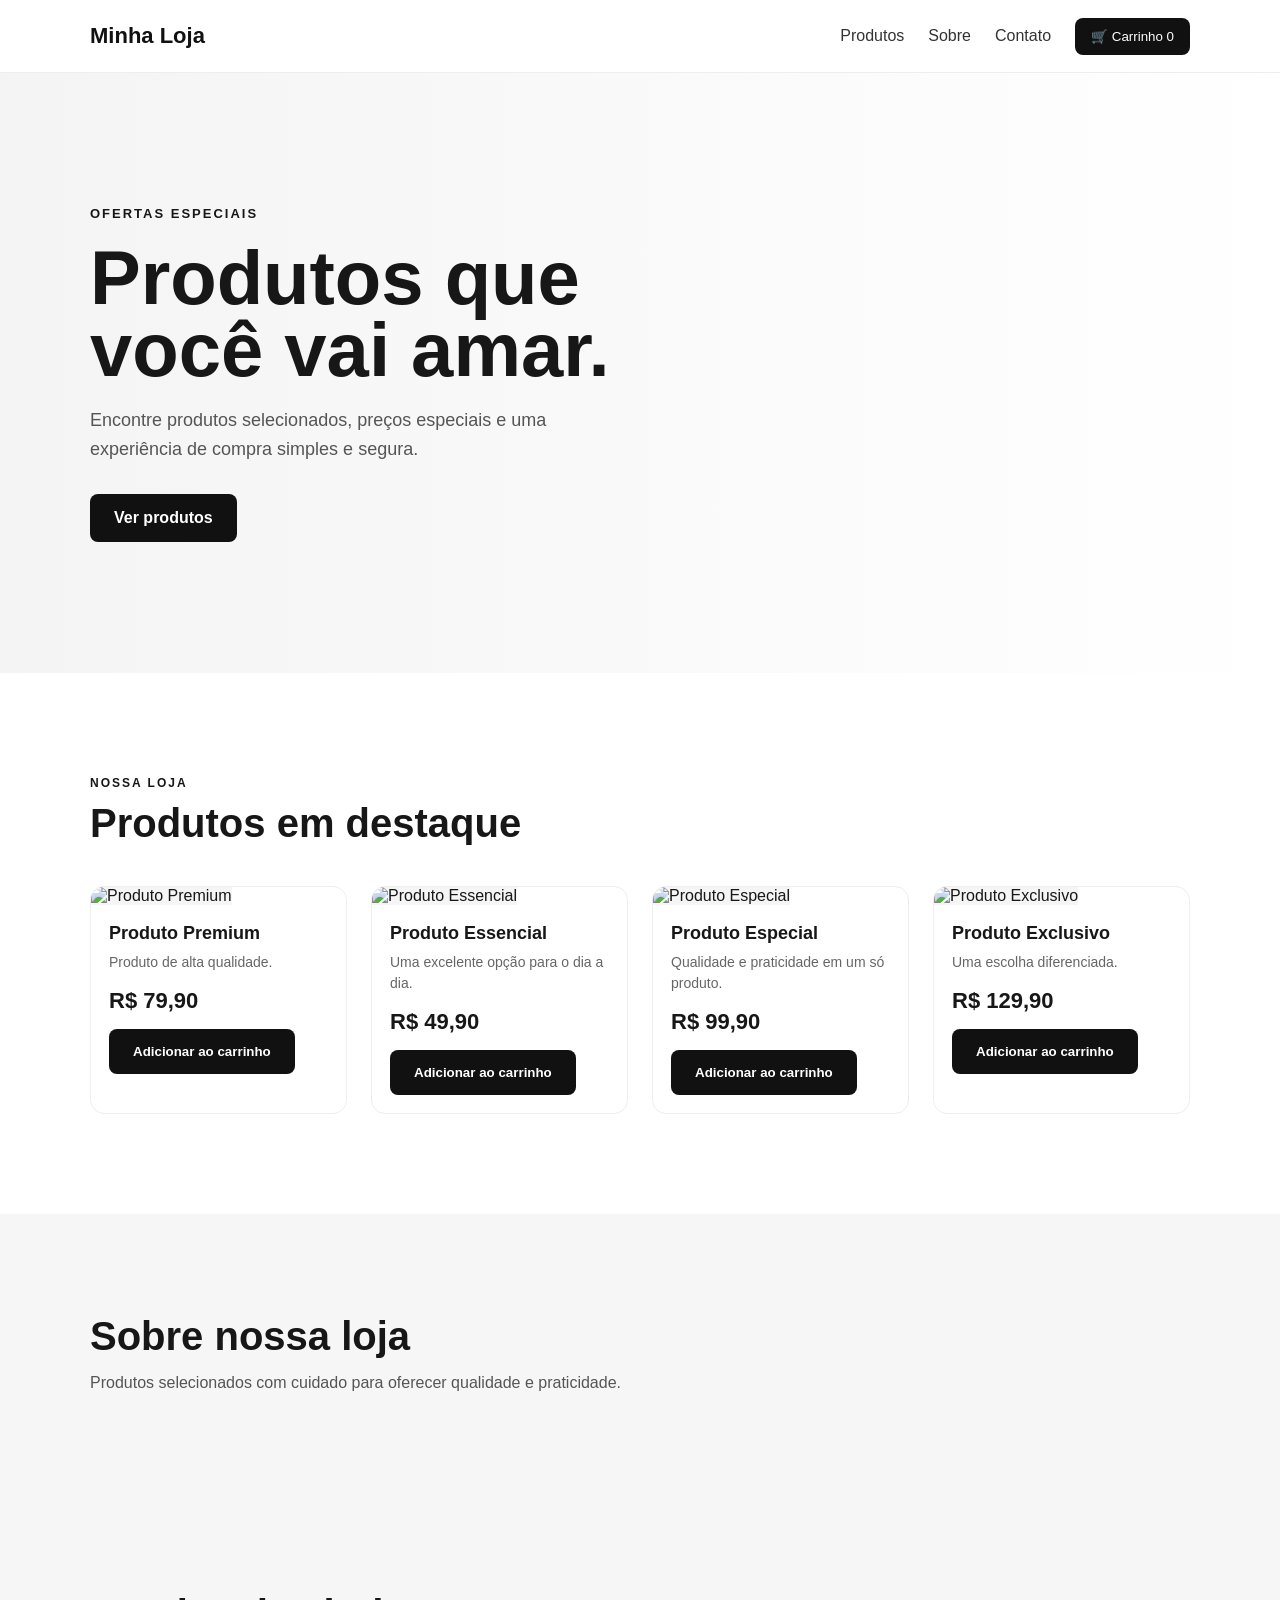
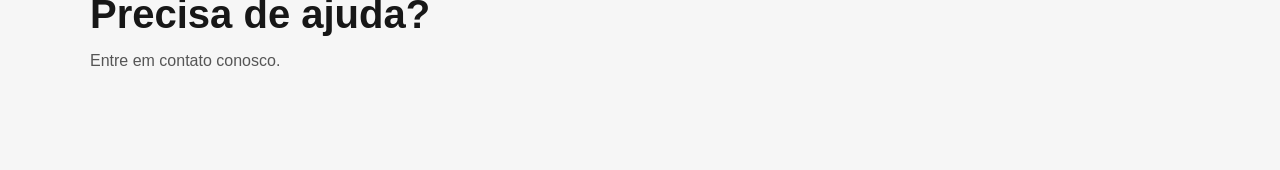
==== index.html @ df04febf "Rename Index.html to index.html" ====
<!DOCTYPE html>
<html lang="pt-BR">
<head>
    <meta charset="UTF-8">
    <meta name="viewport" content="width=device-width, initial-scale=1.0">

    <title>Minha Loja</title>

    <meta
        name="description"
        content="Minha loja online"
    >

    <link rel="stylesheet" href="style.css">
</head>

<body>

    <header class="header">

        <div class="container header-content">

            <a href="#" class="logo">
                Minha Loja
            </a>

            <nav class="nav">

                <a href="#produtos">
                    Produtos
                </a>

                <a href="#sobre">
                    Sobre
                </a>

                <a href="#contato">
                    Contato
                </a>

                <button class="cart-button" id="cartButton">
                    🛒 Carrinho
                    <span id="cartCount">0</span>
                </button>

            </nav>

        </div>

    </header>


    <main>

        <section class="hero">

            <div class="container hero-content">

                <div class="hero-text">

                    <span class="hero-tag">
                        OFERTAS ESPECIAIS
                    </span>

                    <h1>
                        Produtos que você vai amar.
                    </h1>

                    <p>
                        Encontre produtos selecionados,
                        preços especiais e uma experiência
                        de compra simples e segura.
                    </p>

                    <a href="#produtos" class="button">
                        Ver produtos
                    </a>

                </div>

            </div>

        </section>


        <section id="produtos" class="products-section">

            <div class="container">

                <div class="section-title">

                    <span>
                        NOSSA LOJA
                    </span>

                    <h2>
                        Produtos em destaque
                    </h2>

                </div>

                <div
                    id="productsGrid"
                    class="products-grid"
                ></div>

            </div>

        </section>


        <section id="sobre" class="about">

            <div class="container">

                <h2>
                    Sobre nossa loja
                </h2>

                <p>
                    Produtos selecionados com cuidado
                    para oferecer qualidade e praticidade.
                </p>

            </div>

        </section>


        <section id="contato" class="contact">

            <div class="container">

                <h2>
                    Precisa de ajuda?
                </h2>

                <p>
                    Entre em contato conosco.
                </p>

            </div>

        </section>

    </main>


    <div
        id="cartModal"
        class="cart-modal"
    >

        <div class="cart-content">

            <div class="cart-header">

                <h2>
                    Seu carrinho
                </h2>

                <button
                    id="closeCart"
                    class="close-button"
                >
                    ×
                </button>

            </div>

            <div id="cartItems"></div>

            <div class="cart-footer">

                <strong>
                    Total:
                    R$
                    <span id="cartTotal">
                        0,00
                    </span>
                </strong>

                <button
                    id="checkoutButton"
                    class="button"
                >
                    Finalizar pedido
                </button>

            </div>

        </div>

    </div>


    <script src="script.js"></script>

</body>
</html>
---- style.css ----
* {
    margin: 0;
    padding: 0;
    box-sizing: border-box;
}

html {
    scroll-behavior: smooth;
}

body {
    font-family: Arial, sans-serif;
    color: #171717;
    background: #ffffff;
}

.container {
    width: min(1100px, 92%);
    margin: 0 auto;
}


/* HEADER */

.header {
    position: sticky;
    top: 0;
    z-index: 100;
    background: white;
    border-bottom: 1px solid #eeeeee;
}

.header-content {
    min-height: 72px;

    display: flex;
    align-items: center;
    justify-content: space-between;
    gap: 20px;
}

.logo {
    color: #111;
    text-decoration: none;
    font-size: 22px;
    font-weight: 800;
}

.nav {
    display: flex;
    align-items: center;
    gap: 24px;
}

.nav a {
    color: #333;
    text-decoration: none;
}

.cart-button {
    border: none;
    background: #111;
    color: white;
    padding: 11px 16px;
    border-radius: 8px;
    cursor: pointer;
}


/* HERO */

.hero {
    min-height: 600px;

    display: flex;
    align-items: center;

    background:
        linear-gradient(
            90deg,
            #f4f4f4,
            #ffffff
        );
}

.hero-content {
    padding: 80px 0;
}

.hero-text {
    max-width: 650px;
}

.hero-tag {
    font-size: 13px;
    font-weight: bold;
    letter-spacing: 2px;
}

.hero h1 {
    margin: 20px 0;

    font-size: clamp(42px, 7vw, 76px);
    line-height: 0.95;
}

.hero p {
    max-width: 550px;

    margin-bottom: 30px;

    font-size: 18px;
    line-height: 1.6;
    color: #555;
}


/* BUTTON */

.button {
    display: inline-block;

    border: none;
    border-radius: 8px;

    padding: 15px 24px;

    background: #111;
    color: white;

    text-decoration: none;

    font-weight: bold;

    cursor: pointer;
}

.button:hover {
    opacity: 0.85;
}


/* PRODUCTS */

.products-section {
    padding: 100px 0;
}

.section-title {
    margin-bottom: 40px;
}

.section-title span {
    font-size: 12px;
    font-weight: bold;
    letter-spacing: 2px;
}

.section-title h2 {
    margin-top: 10px;
    font-size: 40px;
}

.products-grid {
    display: grid;

    grid-template-columns:
        repeat(4, 1fr);

    gap: 24px;
}

.product-card {
    overflow: hidden;

    border: 1px solid #eeeeee;
    border-radius: 14px;

    background: white;

    transition:
        transform 0.2s,
        box-shadow 0.2s;
}

.product-card:hover {
    transform: translateY(-5px);

    box-shadow:
        0 15px 40px
        rgba(0, 0, 0, 0.08);
}

.product-image {
    width: 100%;
    aspect-ratio: 1 / 1;

    object-fit: cover;

    background: #f5f5f5;
}

.product-info {
    padding: 18px;
}

.product-name {
    margin-bottom: 8px;

    font-size: 18px;
    font-weight: bold;
}

.product-description {
    margin-bottom: 15px;

    color: #666;
    font-size: 14px;
    line-height: 1.5;
}

.product-price {
    margin-bottom: 15px;

    font-size: 22px;
    font-weight: bold;
}


/* ABOUT */

.about,
.contact {
    padding: 100px 0;

    background: #f6f6f6;
}

.about h2,
.contact h2 {
    margin-bottom: 15px;

    font-size: 40px;
}

.about p,
.contact p {
    color: #555;
}


/* CART */

.cart-modal {
    position: fixed;

    inset: 0;

    display: none;

    align-items: center;
    justify-content: center;

    background: rgba(0, 0, 0, 0.5);

    z-index: 1000;
}

.cart-modal.active {
    display: flex;
}

.cart-content {
    width: min(500px, 92%);

    max-height: 80vh;

    overflow-y: auto;

    padding: 25px;

    border-radius: 15px;

    background: white;
}

.cart-header {
    display: flex;
    align-items: center;
    justify-content: space-between;

    margin-bottom: 20px;
}

.close-button {
    border: none;

    background: none;

    font-size: 30px;

    cursor: pointer;
}

.cart-item {
    display: flex;

    justify-content: space-between;
    align-items: center;

    gap: 15px;

    padding: 15px 0;

    border-bottom: 1px solid #eee;
}

.cart-item button {
    border: none;

    background: #eee;

    padding: 6px 10px;

    border-radius: 5px;

    cursor: pointer;
}

.cart-footer {
    padding-top: 20px;
}

.cart-footer .button {
    width: 100%;

    margin-top: 20px;
}


/* MOBILE */

@media (max-width: 800px) {

    .nav a {
        display: none;
    }

    .products-grid {
        grid-template-columns:
            repeat(2, 1fr);
    }

}

@media (max-width: 500px) {

    .products-grid {
        grid-template-columns: 1fr;
    }

    .hero {
        min-height: 500px;
    }

    .hero h1 {
        font-size: 45px;
    }

  }
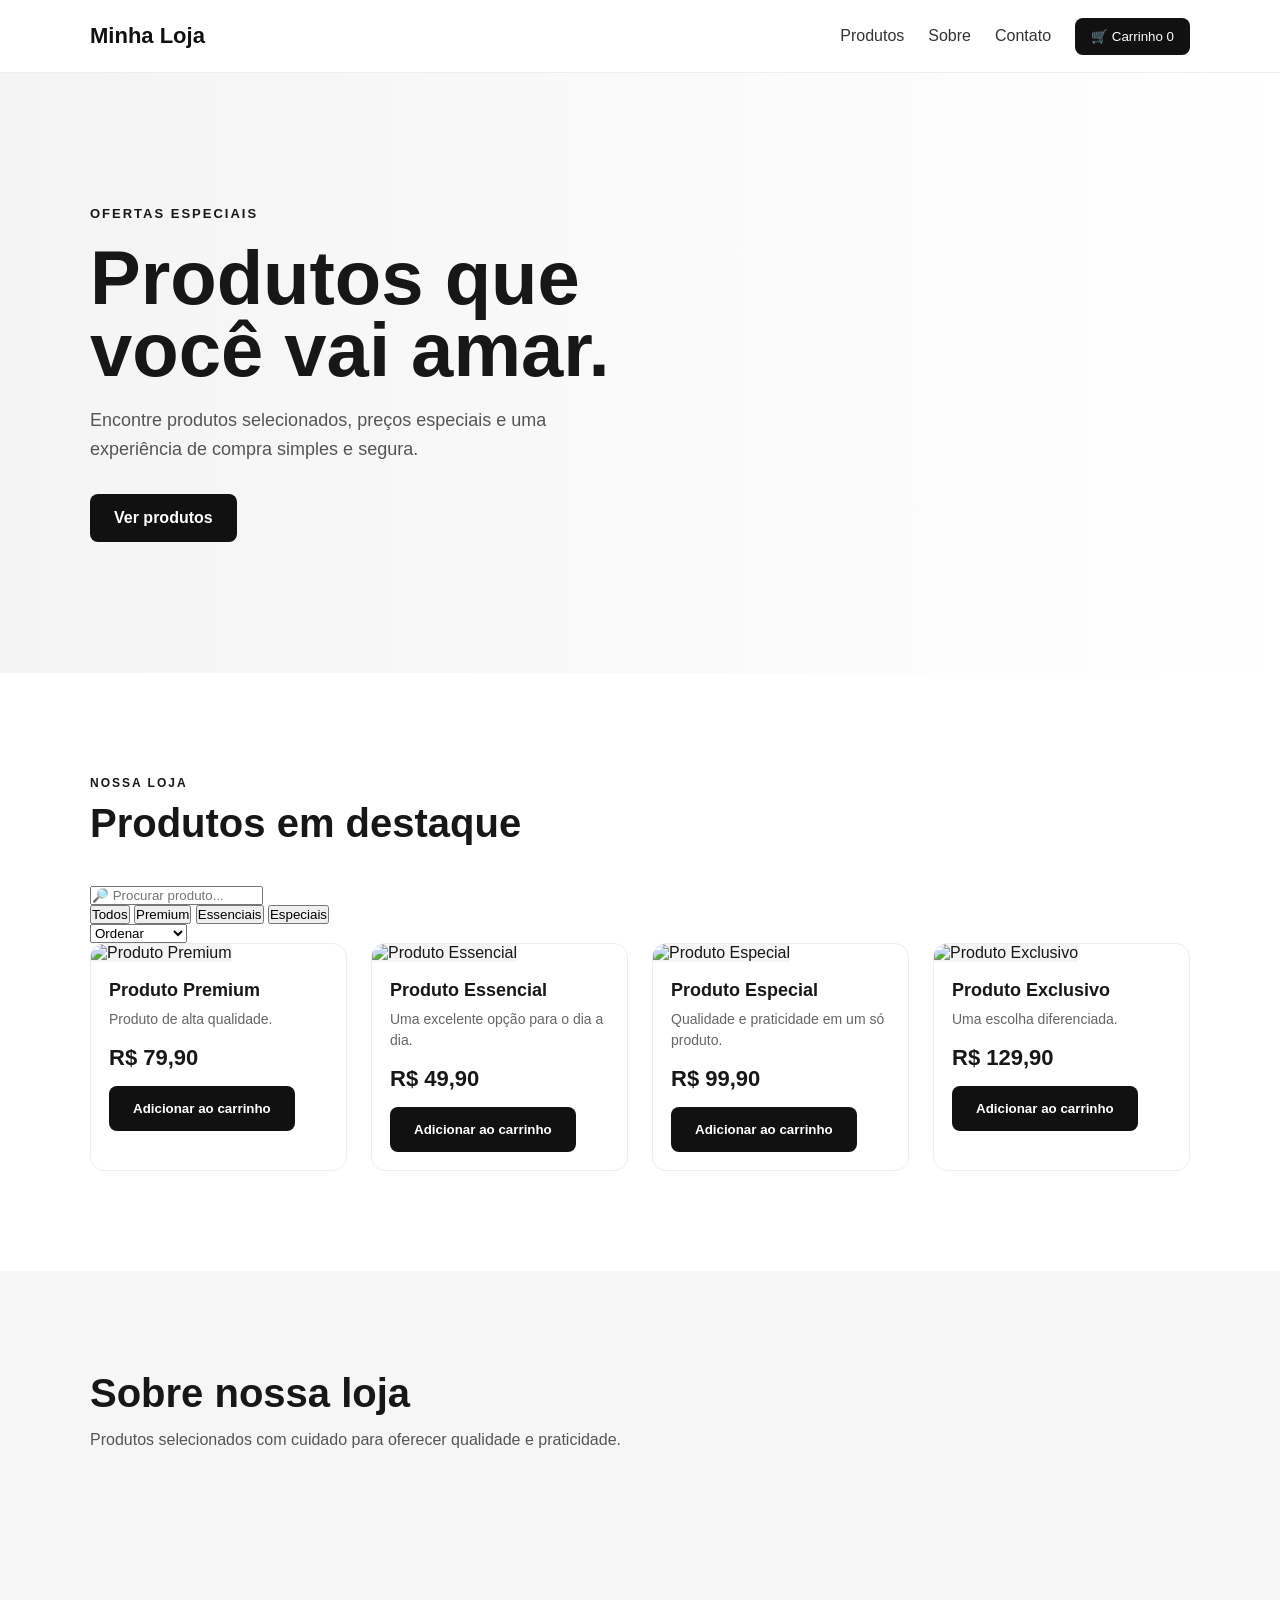
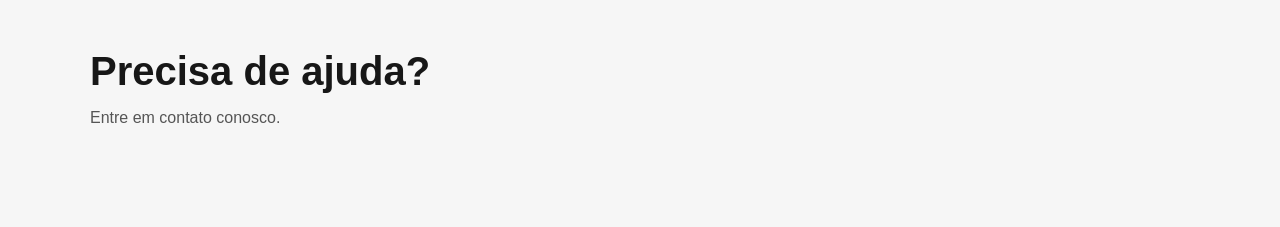
==== commit eff2ef11: "Refactor HTML structure for shop section" ====
--- a/index.html
+++ b/index.html
@@ -89,21 +89,93 @@
 
                 <div class="section-title">
 
-                    <span>
-                        NOSSA LOJA
-                    </span>
-
-                    <h2>
-                        Produtos em destaque
-                    </h2>
-
-                </div>
-
-                <div
-                    id="productsGrid"
-                    class="products-grid"
-                ></div>
-
+    <span>
+        NOSSA LOJA
+    </span>
+
+    <h2>
+        Produtos em destaque
+    </h2>
+
+</div>
+
+
+<div class="shop-controls">
+
+    <div class="search-box">
+
+        <input
+            type="text"
+            id="searchInput"
+            placeholder="🔎 Procurar produto..."
+        >
+
+    </div>
+
+
+    <div class="category-buttons">
+
+        <button
+            class="category-button active"
+            data-category="todos"
+        >
+            Todos
+        </button>
+
+        <button
+            class="category-button"
+            data-category="premium"
+        >
+            Premium
+        </button>
+
+        <button
+            class="category-button"
+            data-category="essencial"
+        >
+            Essenciais
+        </button>
+
+        <button
+            class="category-button"
+            data-category="especial"
+        >
+            Especiais
+        </button>
+
+    </div>
+
+
+    <select
+        id="sortSelect"
+        class="sort-select"
+    >
+
+        <option value="default">
+            Ordenar
+        </option>
+
+        <option value="price-low">
+            Menor preço
+        </option>
+
+        <option value="price-high">
+            Maior preço
+        </option>
+
+        <option value="name">
+            Nome A-Z
+        </option>
+
+    </select>
+
+</div>
+
+
+<div
+    id="productsGrid"
+    class="products-grid"
+></div>
             </div>
 
         </section>
--- a/style.css
+++ b/style.css
@@ -368,3 +368,152 @@
     }
 
   }
+/* ============================
+   PÁGINA DO PRODUTO
+============================ */
+
+.product-page {
+    padding: 80px 0;
+    min-height: 70vh;
+}
+
+.product-detail {
+    display: grid;
+    grid-template-columns: 1fr 1fr;
+    gap: 70px;
+    align-items: center;
+}
+
+.product-detail-image img {
+    width: 100%;
+    max-height: 600px;
+    object-fit: cover;
+    border-radius: 18px;
+}
+
+.product-detail-info {
+    max-width: 520px;
+}
+
+.product-detail-tag {
+    font-size: 12px;
+    font-weight: bold;
+    letter-spacing: 2px;
+    color: #666;
+}
+
+.product-detail-info h1 {
+    margin: 15px 0;
+
+    font-size: clamp(40px, 5vw, 64px);
+    line-height: 1;
+}
+
+.product-detail-description {
+    margin: 25px 0;
+
+    color: #666;
+
+    font-size: 18px;
+    line-height: 1.6;
+}
+
+.product-detail-price {
+    margin-bottom: 30px;
+
+    font-size: 32px;
+    font-weight: bold;
+}
+
+.quantity-area {
+    margin-bottom: 25px;
+}
+
+.quantity-area label {
+    display: block;
+
+    margin-bottom: 10px;
+
+    font-weight: bold;
+}
+
+.quantity-controls {
+    display: flex;
+    align-items: center;
+    gap: 20px;
+}
+
+.quantity-controls button {
+    width: 40px;
+    height: 40px;
+
+    border: 1px solid #ddd;
+    border-radius: 8px;
+
+    background: white;
+
+    font-size: 22px;
+
+    cursor: pointer;
+}
+
+.quantity-controls span {
+    min-width: 30px;
+
+    text-align: center;
+
+    font-weight: bold;
+}
+
+.product-buy-button {
+    width: 100%;
+    margin-bottom: 20px;
+}
+
+.back-link {
+    color: #555;
+    text-decoration: none;
+}
+
+.product-not-found {
+    text-align: center;
+    padding: 100px 0;
+}
+
+.product-not-found h1 {
+    margin-bottom: 15px;
+}
+
+.product-not-found p {
+    margin-bottom: 25px;
+}
+
+
+/* ============================
+   PRODUTO NO MOBILE
+============================ */
+
+@media (max-width: 800px) {
+
+    .product-page {
+        padding: 40px 0;
+    }
+
+    .product-detail {
+        grid-template-columns: 1fr;
+        gap: 35px;
+    }
+
+    .product-detail-info {
+        max-width: none;
+    }
+
+    .product-detail-info h1 {
+        font-size: 42px;
+    }
+
+    .product-detail-image img {
+        max-height: 450px;
+    }
+
+}
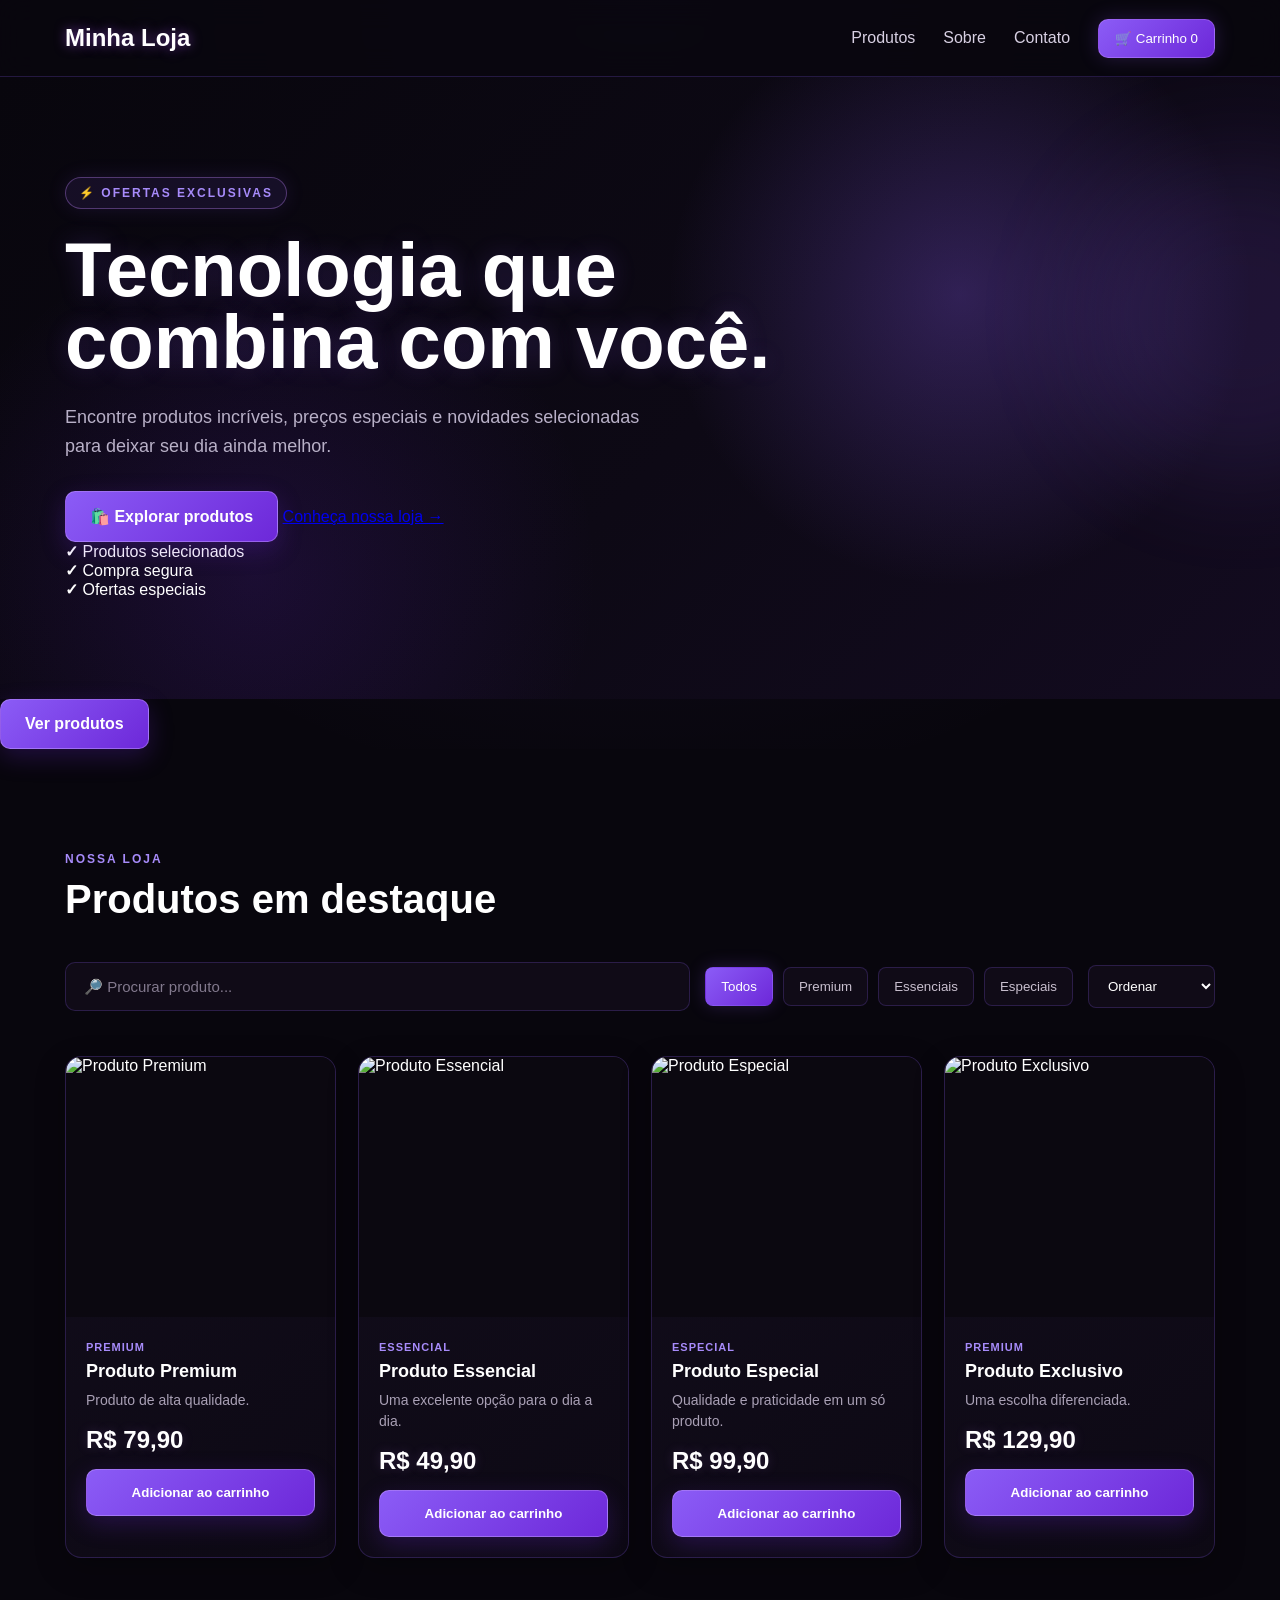
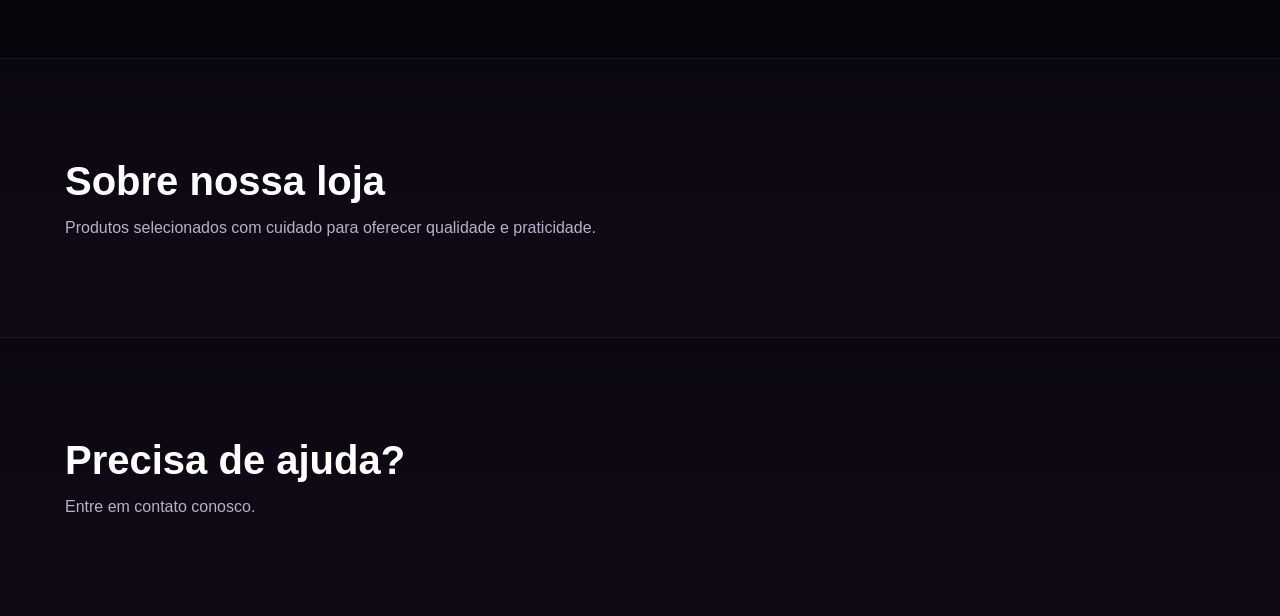
==== commit f2e67a09: "Revise hero section content and actions Updated hero section text and added new buttons." ====
--- a/index.html
+++ b/index.html
@@ -54,23 +54,69 @@
 
         <section class="hero">
 
-            <div class="container hero-content">
-
-                <div class="hero-text">
-
-                    <span class="hero-tag">
-                        OFERTAS ESPECIAIS
-                    </span>
-
-                    <h1>
-                        Produtos que você vai amar.
-                    </h1>
-
-                    <p>
-                        Encontre produtos selecionados,
-                        preços especiais e uma experiência
-                        de compra simples e segura.
-                    </p>
+    <div class="container hero-content">
+
+        <div class="hero-text">
+
+            <span class="hero-tag">
+                ⚡ OFERTAS EXCLUSIVAS
+            </span>
+
+            <h1>
+                Tecnologia que
+                <span class="hero-highlight">
+                    combina com você.
+                </span>
+            </h1>
+
+            <p>
+                Encontre produtos incríveis, preços especiais
+                e novidades selecionadas para deixar seu dia
+                ainda melhor.
+            </p>
+
+            <div class="hero-actions">
+
+                <a
+                    href="#produtos"
+                    class="button hero-button"
+                >
+                    🛍️ Explorar produtos
+                </a>
+
+                <a
+                    href="#sobre"
+                    class="hero-secondary-button"
+                >
+                    Conheça nossa loja →
+                </a>
+
+            </div>
+
+            <div class="hero-benefits">
+
+                <div class="hero-benefit">
+                    <strong>✓</strong>
+                    <span>Produtos selecionados</span>
+                </div>
+
+                <div class="hero-benefit">
+                    <strong>✓</strong>
+                    <span>Compra segura</span>
+                </div>
+
+                <div class="hero-benefit">
+                    <strong>✓</strong>
+                    <span>Ofertas especiais</span>
+                </div>
+
+            </div>
+
+        </div>
+
+    </div>
+
+</section>
 
                     <a href="#produtos" class="button">
                         Ver produtos
--- a/style.css
+++ b/style.css
@@ -517,3 +517,2240 @@
     }
 
 }
+/* ============================
+   CONTROLES DA LOJA
+============================ */
+
+.shop-controls {
+    display: grid;
+
+    grid-template-columns:
+        1fr auto auto;
+
+    gap: 15px;
+
+    align-items: center;
+
+    margin-bottom: 40px;
+}
+
+
+.search-box input {
+    width: 100%;
+
+    padding: 15px 18px;
+
+    border: 1px solid #ddd;
+
+    border-radius: 10px;
+
+    outline: none;
+
+    font-size: 15px;
+}
+
+
+.search-box input:focus {
+    border-color: #111;
+}
+
+
+.category-buttons {
+    display: flex;
+
+    gap: 8px;
+
+    flex-wrap: wrap;
+}
+
+
+.category-button {
+    border: 1px solid #ddd;
+
+    background: white;
+
+    padding: 11px 15px;
+
+    border-radius: 8px;
+
+    cursor: pointer;
+
+    transition: 0.2s;
+}
+
+
+.category-button:hover {
+    background: #f3f3f3;
+}
+
+
+.category-button.active {
+    background: #111;
+
+    color: white;
+
+    border-color: #111;
+}
+
+
+.sort-select {
+    padding: 12px 15px;
+
+    border: 1px solid #ddd;
+
+    border-radius: 8px;
+
+    background: white;
+
+    cursor: pointer;
+}
+
+
+.product-category {
+    display: inline-block;
+
+    margin-bottom: 8px;
+
+    font-size: 11px;
+
+    font-weight: bold;
+
+    text-transform: uppercase;
+
+    letter-spacing: 1px;
+
+    color: #777;
+}
+
+
+.no-products {
+    grid-column: 1 / -1;
+
+    text-align: center;
+
+    padding: 60px 20px;
+}
+
+
+.no-products h3 {
+    margin-bottom: 10px;
+}
+
+
+.no-products p {
+    color: #666;
+}
+
+
+/* ============================
+   CONTROLES MOBILE
+============================ */
+
+@media (max-width: 900px) {
+
+    .shop-controls {
+        grid-template-columns: 1fr;
+    }
+
+    .category-buttons {
+        overflow-x: auto;
+
+        flex-wrap: nowrap;
+
+        padding-bottom: 5px;
+    }
+
+    .category-button {
+        white-space: nowrap;
+    }
+
+}
+/* ============================
+   CARRINHO PROFISSIONAL
+============================ */
+
+.cart-content {
+    width: min(650px, 94%);
+
+    max-height: 85vh;
+
+    overflow-y: auto;
+
+    padding: 30px;
+}
+
+
+.cart-item {
+    display: flex;
+
+    justify-content: space-between;
+
+    align-items: center;
+
+    gap: 20px;
+
+    padding: 18px 0;
+
+    border-bottom: 1px solid #eeeeee;
+}
+
+
+.cart-product {
+    display: flex;
+
+    align-items: center;
+
+    gap: 14px;
+
+    min-width: 0;
+}
+
+
+.cart-product-image {
+    width: 70px;
+    height: 70px;
+
+    object-fit: cover;
+
+    border-radius: 10px;
+
+    flex-shrink: 0;
+}
+
+
+.cart-product-info {
+    display: flex;
+
+    flex-direction: column;
+
+    gap: 6px;
+
+    min-width: 0;
+}
+
+
+.cart-product-info strong {
+    font-size: 15px;
+}
+
+
+.cart-product-info span {
+    color: #666;
+
+    font-size: 14px;
+}
+
+
+.cart-item-actions {
+    display: flex;
+
+    align-items: center;
+
+    gap: 15px;
+}
+
+
+.cart-quantity {
+    display: flex;
+
+    align-items: center;
+
+    gap: 10px;
+
+    border: 1px solid #ddd;
+
+    border-radius: 8px;
+
+    padding: 4px;
+}
+
+
+.cart-quantity button {
+    width: 28px;
+    height: 28px;
+
+    border: none;
+
+    background: #f3f3f3;
+
+    border-radius: 6px;
+
+    cursor: pointer;
+
+    font-size: 18px;
+}
+
+
+.cart-quantity span {
+    min-width: 20px;
+
+    text-align: center;
+
+    font-weight: bold;
+}
+
+
+.cart-subtotal {
+    min-width: 90px;
+
+    text-align: right;
+}
+
+
+.remove-cart-item {
+    border: none;
+
+    background: transparent;
+
+    cursor: pointer;
+
+    font-size: 16px;
+
+    opacity: 0.7;
+}
+
+
+.remove-cart-item:hover {
+    opacity: 1;
+}
+
+
+.empty-cart {
+    padding: 50px 20px;
+
+    text-align: center;
+}
+
+
+.empty-cart-icon {
+    margin-bottom: 15px;
+
+    font-size: 45px;
+}
+
+
+.empty-cart h3 {
+    margin-bottom: 8px;
+
+    font-size: 20px;
+}
+
+
+.empty-cart p {
+    color: #666;
+
+    font-size: 14px;
+}
+
+
+/* ============================
+   CARRINHO MOBILE
+============================ */
+
+@media (max-width: 600px) {
+
+    .cart-content {
+        padding: 20px;
+
+        width: 96%;
+    }
+
+
+    .cart-item {
+        align-items: flex-start;
+
+        flex-direction: column;
+
+        gap: 12px;
+    }
+
+
+    .cart-item-actions {
+        width: 100%;
+
+        justify-content: space-between;
+    }
+
+
+    .cart-subtotal {
+        min-width: auto;
+    }
+
+}
+/* ============================
+   IMAGENS DOS PRODUTOS - MOBILE
+============================ */
+
+.product-image {
+    width: 100%;
+    height: 260px;
+    object-fit: cover;
+    display: block;
+}
+
+
+/* ============================
+   PRODUTOS NO CELULAR
+============================ */
+
+@media (max-width: 600px) {
+
+    .product-image {
+        height: 210px;
+    }
+
+    .product-card {
+        overflow: hidden;
+    }
+
+}
+
+
+/* ============================
+   CELULARES PEQUENOS
+============================ */
+
+@media (max-width: 400px) {
+
+    .product-image {
+        height: 180px;
+    }
+
+}
+/* ============================
+   CHECKOUT
+============================ */
+
+.checkout-page {
+    padding: 60px 0 100px;
+}
+
+
+.checkout-header {
+    margin-bottom: 45px;
+}
+
+
+.checkout-header span {
+    font-size: 12px;
+
+    font-weight: bold;
+
+    letter-spacing: 2px;
+
+    color: #777;
+}
+
+
+.checkout-header h1 {
+    margin: 12px 0;
+
+    font-size: clamp(
+        36px,
+        5vw,
+        58px
+    );
+
+    line-height: 1;
+}
+
+
+.checkout-header p {
+    color: #666;
+
+    font-size: 17px;
+}
+
+
+.checkout-layout {
+    display: grid;
+
+    grid-template-columns:
+        minmax(0, 1.5fr)
+        minmax(300px, 0.8fr);
+
+    gap: 40px;
+
+    align-items: start;
+}
+
+
+/* ============================
+   FORMULÁRIO
+============================ */
+
+.checkout-form {
+    border: 1px solid #eee;
+
+    border-radius: 16px;
+
+    padding: 30px;
+}
+
+
+.checkout-section {
+    margin-bottom: 40px;
+}
+
+
+.checkout-section h2 {
+    margin-bottom: 25px;
+
+    font-size: 22px;
+}
+
+
+.form-row {
+    display: grid;
+
+    grid-template-columns:
+        1fr 1fr;
+
+    gap: 18px;
+}
+
+
+.form-group {
+    display: flex;
+
+    flex-direction: column;
+
+    gap: 8px;
+
+    margin-bottom: 18px;
+}
+
+
+.form-group label {
+    font-size: 14px;
+
+    font-weight: 600;
+}
+
+
+.form-group input,
+.form-group select {
+    width: 100%;
+
+    padding: 14px 15px;
+
+    border: 1px solid #ddd;
+
+    border-radius: 9px;
+
+    background: white;
+
+    font-family: inherit;
+
+    font-size: 15px;
+
+    outline: none;
+
+    box-sizing: border-box;
+}
+
+
+.form-group input:focus,
+.form-group select:focus {
+    border-color: #111;
+}
+
+
+.checkout-submit {
+    width: 100%;
+
+    margin-top: 5px;
+}
+
+
+/* ============================
+   RESUMO
+============================ */
+
+.checkout-summary {
+    position: sticky;
+
+    top: 25px;
+
+    border: 1px solid #eee;
+
+    border-radius: 16px;
+
+    padding: 25px;
+
+    background: white;
+}
+
+
+.checkout-summary h2 {
+    margin-bottom: 20px;
+
+    font-size: 22px;
+}
+
+
+.checkout-product {
+    display: grid;
+
+    grid-template-columns:
+        70px 1fr auto;
+
+    gap: 12px;
+
+    align-items: center;
+
+    padding: 15px 0;
+
+    border-bottom: 1px solid #eee;
+}
+
+
+.checkout-product img {
+    width: 70px;
+    height: 70px;
+
+    object-fit: cover;
+
+    border-radius: 9px;
+}
+
+
+.checkout-product-info {
+    display: flex;
+
+    flex-direction: column;
+
+    gap: 5px;
+
+    min-width: 0;
+}
+
+
+.checkout-product-info strong {
+    font-size: 14px;
+}
+
+
+.checkout-product-info span {
+    font-size: 13px;
+
+    color: #666;
+}
+
+
+.checkout-total {
+    display: flex;
+
+    justify-content: space-between;
+
+    align-items: center;
+
+    gap: 20px;
+
+    padding-top: 25px;
+
+    font-size: 18px;
+}
+
+
+.checkout-total strong {
+    font-size: 24px;
+}
+
+
+.checkout-empty {
+    text-align: center;
+
+    padding: 25px 0;
+}
+
+
+.checkout-empty p {
+    margin-bottom: 15px;
+
+    color: #666;
+}
+
+
+/* ============================
+   CHECKOUT MOBILE
+============================ */
+
+@media (max-width: 800px) {
+
+    .checkout-page {
+        padding: 40px 0 70px;
+    }
+
+
+    .checkout-layout {
+        grid-template-columns: 1fr;
+
+        gap: 25px;
+    }
+
+
+    .checkout-summary {
+        position: static;
+
+        order: -1;
+    }
+
+
+    .checkout-form {
+        padding: 20px;
+    }
+
+}
+
+
+@media (max-width: 550px) {
+
+    .form-row {
+        grid-template-columns: 1fr;
+
+        gap: 0;
+    }
+
+
+    .checkout-product {
+        grid-template-columns:
+            60px 1fr;
+
+    }
+
+
+    .checkout-product img {
+        width: 60px;
+        height: 60px;
+    }
+
+
+    .checkout-product > strong {
+        grid-column: 2;
+
+        text-align: left;
+    }
+
+}
+/* ============================
+   CEP
+============================ */
+
+.cep-wrapper {
+    position: relative;
+}
+
+
+.cep-status {
+    display: block;
+
+    margin-top: 6px;
+
+    font-size: 12px;
+
+    color: #666;
+}
+/* ============================
+   FRETE
+============================ */
+
+.checkout-shipping {
+    margin-top: 25px;
+
+    padding-top: 20px;
+
+    border-top: 1px solid #eee;
+}
+
+
+.checkout-shipping h3 {
+    margin-bottom: 15px;
+
+    font-size: 16px;
+}
+
+
+.shipping-option {
+    display: flex;
+
+    align-items: center;
+
+    gap: 12px;
+
+    padding: 14px;
+
+    margin-bottom: 10px;
+
+    border: 1px solid #ddd;
+
+    border-radius: 10px;
+
+    cursor: pointer;
+
+    transition: 0.2s;
+}
+
+
+.shipping-option:hover {
+    border-color: #999;
+}
+
+
+.shipping-option input {
+    flex-shrink: 0;
+}
+
+
+.shipping-option div {
+    display: flex;
+
+    justify-content: space-between;
+
+    align-items: center;
+
+    width: 100%;
+
+    gap: 15px;
+}
+
+
+.shipping-option span {
+    color: #666;
+
+    font-size: 14px;
+}
+
+
+.checkout-price-row {
+    display: flex;
+
+    justify-content: space-between;
+
+    align-items: center;
+
+    padding-top: 12px;
+
+    font-size: 15px;
+}
+
+
+.checkout-total {
+    margin-top: 15px;
+
+    padding-top: 20px;
+
+    border-top: 1px solid #eee;
+}
+/* ============================
+   PEDIDO CONFIRMADO
+============================ */
+
+.order-page {
+    padding: 60px 0 100px;
+}
+
+
+.order-success {
+    text-align: center;
+
+    max-width: 700px;
+
+    margin: 0 auto 40px;
+}
+
+
+.success-icon {
+    width: 70px;
+
+    height: 70px;
+
+    margin: 0 auto 20px;
+
+    display: flex;
+
+    align-items: center;
+
+    justify-content: center;
+
+    border-radius: 50%;
+
+    background: #111;
+
+    color: white;
+
+    font-size: 32px;
+
+    font-weight: bold;
+}
+
+
+.success-label {
+    font-size: 12px;
+
+    font-weight: bold;
+
+    letter-spacing: 2px;
+
+    color: #777;
+}
+
+
+.order-success h1 {
+    margin: 12px 0;
+
+    font-size: clamp(
+        32px,
+        5vw,
+        52px
+    );
+
+    line-height: 1;
+}
+
+
+.order-success p {
+    color: #666;
+
+    font-size: 17px;
+}
+
+
+.order-number-box {
+    margin: 30px auto 0;
+
+    padding: 20px;
+
+    max-width: 300px;
+
+    border: 1px solid #eee;
+
+    border-radius: 12px;
+}
+
+
+.order-number-box span {
+    display: block;
+
+    margin-bottom: 7px;
+
+    font-size: 13px;
+
+    color: #777;
+}
+
+
+.order-number-box strong {
+    font-size: 24px;
+
+    letter-spacing: 1px;
+}
+
+
+.order-details,
+.order-address {
+    max-width: 700px;
+
+    margin: 0 auto 25px;
+
+    padding: 25px;
+
+    border: 1px solid #eee;
+
+    border-radius: 15px;
+}
+
+
+.order-details h2,
+.order-address h2 {
+    margin-bottom: 20px;
+
+    font-size: 21px;
+}
+
+
+.order-product {
+    display: grid;
+
+    grid-template-columns:
+        70px 1fr auto;
+
+    gap: 15px;
+
+    align-items: center;
+
+    padding: 15px 0;
+
+    border-bottom: 1px solid #eee;
+}
+
+
+.order-product img {
+    width: 70px;
+
+    height: 70px;
+
+    object-fit: cover;
+
+    border-radius: 9px;
+}
+
+
+.order-product div {
+    display: flex;
+
+    flex-direction: column;
+
+    gap: 5px;
+}
+
+
+.order-product span {
+    color: #666;
+
+    font-size: 13px;
+}
+
+
+.order-values {
+    margin-top: 20px;
+}
+
+
+.order-values > div {
+    display: flex;
+
+    justify-content: space-between;
+
+    padding: 8px 0;
+}
+
+
+.order-final-total {
+    margin-top: 10px;
+
+    padding-top: 18px !important;
+
+    border-top: 1px solid #eee;
+
+    font-size: 20px;
+}
+
+
+.order-final-total strong {
+    font-size: 25px;
+}
+
+
+.order-address p {
+    line-height: 1.7;
+
+    color: #555;
+}
+
+
+.order-back {
+    display: block;
+
+    max-width: 700px;
+
+    margin: 0 auto;
+
+    text-align: center;
+}
+
+
+@media (max-width: 550px) {
+
+    .order-page {
+        padding: 40px 0 70px;
+    }
+
+
+    .order-details,
+    .order-address {
+        padding: 20px;
+    }
+
+
+    .order-product {
+        grid-template-columns:
+            60px 1fr;
+    }
+
+
+    .order-product img {
+        width: 60px;
+
+        height: 60px;
+    }
+
+
+    .order-product > strong {
+        grid-column: 2;
+    }
+
+}
+/* ============================
+   CHECKOUT
+============================ */
+
+.checkout-page {
+    padding: 70px 0;
+    min-height: 80vh;
+}
+
+.checkout-header {
+    margin-bottom: 40px;
+}
+
+.checkout-header span {
+    font-size: 12px;
+    font-weight: bold;
+    letter-spacing: 2px;
+    color: #777;
+}
+
+.checkout-header h1 {
+    margin: 10px 0;
+    font-size: clamp(36px, 5vw, 56px);
+    line-height: 1;
+}
+
+.checkout-header p {
+    color: #666;
+    font-size: 16px;
+}
+
+
+.checkout-layout {
+    display: grid;
+
+    grid-template-columns:
+        minmax(0, 1.4fr)
+        minmax(320px, 0.8fr);
+
+    gap: 50px;
+
+    align-items: start;
+}
+
+
+.checkout-form {
+    width: 100%;
+}
+
+
+.checkout-section {
+    margin-bottom: 35px;
+
+    padding: 30px;
+
+    border: 1px solid #eeeeee;
+
+    border-radius: 14px;
+
+    background: white;
+}
+
+
+.checkout-section h2 {
+    margin-bottom: 25px;
+
+    font-size: 22px;
+}
+
+
+.form-group {
+    margin-bottom: 20px;
+}
+
+
+.form-group label {
+    display: block;
+
+    margin-bottom: 8px;
+
+    font-size: 14px;
+
+    font-weight: bold;
+}
+
+
+.form-group input,
+.form-group select {
+    width: 100%;
+
+    min-height: 48px;
+
+    padding: 12px 14px;
+
+    border: 1px solid #ddd;
+
+    border-radius: 8px;
+
+    background: white;
+
+    font-size: 15px;
+
+    outline: none;
+
+    transition:
+        border-color 0.2s,
+        box-shadow 0.2s;
+}
+
+
+.form-group input:focus,
+.form-group select:focus {
+    border-color: #111;
+
+    box-shadow:
+        0 0 0 3px
+        rgba(0, 0, 0, 0.06);
+}
+
+
+.form-row {
+    display: grid;
+
+    grid-template-columns:
+        1fr 1fr;
+
+    gap: 20px;
+}
+
+
+.cep-wrapper {
+    position: relative;
+}
+
+
+.cep-status {
+    display: block;
+
+    margin-top: 6px;
+
+    font-size: 12px;
+
+    color: #666;
+}
+
+
+.checkout-submit {
+    width: 100%;
+
+    min-height: 52px;
+
+    font-size: 16px;
+}
+
+
+/* ============================
+   RESUMO
+============================ */
+
+.checkout-summary {
+    position: sticky;
+
+    top: 95px;
+
+    padding: 30px;
+
+    border: 1px solid #eeeeee;
+
+    border-radius: 14px;
+
+    background: white;
+
+    box-shadow:
+        0 10px 30px
+        rgba(0, 0, 0, 0.05);
+}
+
+
+.checkout-summary h2 {
+    margin-bottom: 25px;
+
+    font-size: 24px;
+}
+
+
+.checkout-product {
+    display: grid;
+
+    grid-template-columns:
+        70px minmax(0, 1fr) auto;
+
+    align-items: center;
+
+    gap: 14px;
+
+    padding: 15px 0;
+
+    border-bottom: 1px solid #eee;
+}
+
+
+.checkout-product img {
+    width: 70px;
+
+    height: 70px;
+
+    object-fit: cover;
+
+    border-radius: 8px;
+
+    background: #f5f5f5;
+}
+
+
+.checkout-product-info {
+    display: flex;
+
+    flex-direction: column;
+
+    gap: 5px;
+
+    min-width: 0;
+}
+
+
+.checkout-product-info strong {
+    font-size: 14px;
+}
+
+
+.checkout-product-info span {
+    color: #666;
+
+    font-size: 13px;
+}
+
+
+.checkout-shipping {
+    margin-top: 25px;
+
+    padding-top: 20px;
+
+    border-top: 1px solid #eee;
+}
+
+
+.checkout-shipping h3 {
+    margin-bottom: 15px;
+
+    font-size: 16px;
+}
+
+
+.shipping-option {
+    display: flex;
+
+    align-items: center;
+
+    gap: 12px;
+
+    width: 100%;
+
+    padding: 14px;
+
+    margin-bottom: 10px;
+
+    border: 1px solid #ddd;
+
+    border-radius: 9px;
+
+    cursor: pointer;
+
+    transition:
+        border-color 0.2s,
+        background 0.2s;
+}
+
+
+.shipping-option:hover {
+    border-color: #999;
+
+    background: #fafafa;
+}
+
+
+.shipping-option input {
+    flex-shrink: 0;
+}
+
+
+.shipping-option > div {
+    display: flex;
+
+    justify-content: space-between;
+
+    align-items: center;
+
+    gap: 15px;
+
+    width: 100%;
+}
+
+
+.shipping-option span {
+    color: #666;
+
+    font-size: 13px;
+}
+
+
+.checkout-price-row {
+    display: flex;
+
+    justify-content: space-between;
+
+    align-items: center;
+
+    gap: 20px;
+
+    padding-top: 14px;
+
+    font-size: 15px;
+}
+
+
+.checkout-price-row span {
+    color: #555;
+}
+
+
+.checkout-price-row strong {
+    color: #111;
+}
+
+
+.checkout-total {
+    display: flex;
+
+    justify-content: space-between;
+
+    align-items: center;
+
+    gap: 20px;
+
+    margin-top: 18px;
+
+    padding-top: 20px;
+
+    border-top: 1px solid #eee;
+
+    font-size: 18px;
+}
+
+
+.checkout-total strong {
+    font-size: 25px;
+}
+
+
+.checkout-empty {
+    padding: 30px 0;
+
+    text-align: center;
+
+    color: #666;
+}
+
+
+/* ============================
+   CHECKOUT MOBILE
+============================ */
+
+@media (max-width: 850px) {
+
+    .checkout-page {
+        padding: 45px 0;
+    }
+
+
+    .checkout-layout {
+        grid-template-columns: 1fr;
+
+        gap: 30px;
+    }
+
+
+    .checkout-summary {
+        position: static;
+
+        order: -1;
+    }
+
+}
+
+
+@media (max-width: 550px) {
+
+    .checkout-section {
+        padding: 20px;
+    }
+
+
+    .checkout-summary {
+        padding: 20px;
+    }
+
+
+    .checkout-header h1 {
+        font-size: 38px;
+    }
+
+
+    .form-row {
+        grid-template-columns: 1fr;
+
+        gap: 0;
+    }
+
+
+    .checkout-product {
+        grid-template-columns:
+            55px minmax(0, 1fr) auto;
+
+        gap: 10px;
+    }
+
+
+    .checkout-product img {
+        width: 55px;
+
+        height: 55px;
+    }
+
+
+    .checkout-total strong {
+        font-size: 21px;
+    }
+
+}
+/* =========================================================
+   NOVO VISUAL — PRETO + ROXO / NEON
+   Não altera a lógica do site.
+========================================================= */
+
+:root {
+    --bg-main: #08060d;
+    --bg-card: #110d1a;
+    --bg-card-hover: #171022;
+    --purple: #8b5cf6;
+    --purple-light: #a78bfa;
+    --purple-dark: #6d28d9;
+    --neon: #c084fc;
+    --text-main: #ffffff;
+    --text-secondary: #b8b0c7;
+    --border: rgba(139, 92, 246, 0.22);
+}
+
+/* =========================
+   BASE
+========================= */
+
+html {
+    background: var(--bg-main);
+}
+
+body {
+    background:
+        radial-gradient(
+            circle at 50% 0%,
+            rgba(139, 92, 246, 0.12),
+            transparent 35%
+        ),
+        var(--bg-main);
+
+    color: var(--text-main);
+}
+
+/* =========================
+   CONTAINER
+========================= */
+
+.container {
+    width: min(1150px, 92%);
+}
+
+/* =========================
+   HEADER
+========================= */
+
+.header {
+    background: rgba(8, 6, 13, 0.88);
+    border-bottom: 1px solid var(--border);
+
+    backdrop-filter: blur(14px);
+    -webkit-backdrop-filter: blur(14px);
+}
+
+.header-content {
+    min-height: 76px;
+}
+
+.logo {
+    color: #ffffff;
+    font-size: 24px;
+
+    text-shadow:
+        0 0 12px rgba(168, 85, 247, 0.55);
+}
+
+.nav {
+    gap: 28px;
+}
+
+.nav a {
+    color: #d8d0e3;
+
+    transition:
+        color 0.2s ease,
+        text-shadow 0.2s ease;
+}
+
+.nav a:hover {
+    color: var(--purple-light);
+
+    text-shadow:
+        0 0 12px rgba(168, 85, 247, 0.7);
+}
+
+.cart-button {
+    background:
+        linear-gradient(
+            135deg,
+            var(--purple),
+            var(--purple-dark)
+        );
+
+    border: 1px solid rgba(192, 132, 252, 0.4);
+
+    border-radius: 10px;
+
+    box-shadow:
+        0 0 20px rgba(139, 92, 246, 0.22);
+
+    transition:
+        transform 0.2s ease,
+        box-shadow 0.2s ease;
+}
+
+.cart-button:hover {
+    transform: translateY(-2px);
+
+    box-shadow:
+        0 0 28px rgba(139, 92, 246, 0.42);
+}
+
+/* =========================
+   HERO
+========================= */
+
+.hero {
+    min-height: 620px;
+
+    position: relative;
+    overflow: hidden;
+
+    background:
+        radial-gradient(
+            circle at 75% 35%,
+            rgba(139, 92, 246, 0.28),
+            transparent 28%
+        ),
+        radial-gradient(
+            circle at 20% 80%,
+            rgba(109, 40, 217, 0.16),
+            transparent 30%
+        ),
+        linear-gradient(
+            135deg,
+            #08060d,
+            #0d0915 55%,
+            #130b20
+        );
+}
+
+.hero::before {
+    content: "";
+
+    position: absolute;
+
+    width: 320px;
+    height: 320px;
+
+    right: -120px;
+    top: 80px;
+
+    border-radius: 50%;
+
+    background: rgba(139, 92, 246, 0.12);
+
+    filter: blur(50px);
+
+    pointer-events: none;
+}
+
+.hero-content {
+    position: relative;
+    z-index: 2;
+
+    padding: 100px 0;
+}
+
+.hero-text {
+    max-width: 720px;
+}
+
+.hero-tag {
+    display: inline-block;
+
+    padding: 8px 13px;
+
+    border: 1px solid rgba(192, 132, 252, 0.35);
+
+    border-radius: 999px;
+
+    background: rgba(139, 92, 246, 0.10);
+
+    color: var(--purple-light);
+
+    font-size: 12px;
+    letter-spacing: 2px;
+
+    box-shadow:
+        0 0 20px rgba(139, 92, 246, 0.12);
+}
+
+.hero h1 {
+    margin: 25px 0;
+
+    color: #ffffff;
+
+    font-weight: 900;
+
+    text-shadow:
+        0 0 25px rgba(139, 92, 246, 0.20);
+}
+
+.hero p {
+    color: var(--text-secondary);
+
+    max-width: 600px;
+}
+
+/* =========================
+   BOTÕES
+========================= */
+
+.button {
+    position: relative;
+
+    background:
+        linear-gradient(
+            135deg,
+            var(--purple),
+            var(--purple-dark)
+        );
+
+    color: #ffffff;
+
+    border: 1px solid rgba(216, 180, 254, 0.35);
+
+    border-radius: 10px;
+
+    box-shadow:
+        0 8px 25px rgba(109, 40, 217, 0.25);
+
+    transition:
+        transform 0.2s ease,
+        box-shadow 0.2s ease,
+        filter 0.2s ease;
+}
+
+.button:hover {
+    opacity: 1;
+
+    transform: translateY(-2px);
+
+    filter: brightness(1.12);
+
+    box-shadow:
+        0 12px 32px rgba(139, 92, 246, 0.42);
+}
+
+/* =========================
+   PRODUTOS
+========================= */
+
+.products-section {
+    background: var(--bg-main);
+
+    padding: 100px 0;
+}
+
+.section-title span {
+    color: var(--purple-light);
+}
+
+.section-title h2 {
+    color: #ffffff;
+}
+
+.products-grid {
+    gap: 22px;
+}
+
+.product-card {
+    background:
+        linear-gradient(
+            145deg,
+            #120d1c,
+            #0d0914
+        );
+
+    border: 1px solid var(--border);
+
+    border-radius: 16px;
+
+    box-shadow:
+        0 10px 30px rgba(0, 0, 0, 0.25);
+
+    transition:
+        transform 0.25s ease,
+        border-color 0.25s ease,
+        box-shadow 0.25s ease;
+}
+
+.product-card:hover {
+    transform: translateY(-7px);
+
+    border-color:
+        rgba(167, 139, 250, 0.55);
+
+    box-shadow:
+        0 15px 45px rgba(0, 0, 0, 0.45),
+        0 0 25px rgba(139, 92, 246, 0.12);
+}
+
+.product-image {
+    background: #0b0810;
+}
+
+.product-info {
+    padding: 20px;
+}
+
+.product-category {
+    color: var(--purple-light);
+}
+
+.product-name {
+    color: #ffffff;
+}
+
+.product-description {
+    color: #a9a0b5;
+}
+
+.product-price {
+    color: #ffffff;
+
+    font-size: 24px;
+
+    text-shadow:
+        0 0 12px rgba(192, 132, 252, 0.18);
+}
+
+.product-card .button {
+    width: 100%;
+}
+
+/* =========================
+   BUSCA / FILTROS
+========================= */
+
+.shop-controls {
+    margin-bottom: 45px;
+}
+
+.search-box input {
+    background: #100b17;
+
+    color: #ffffff;
+
+    border: 1px solid var(--border);
+
+    border-radius: 10px;
+}
+
+.search-box input::placeholder {
+    color: #82798d;
+}
+
+.search-box input:focus {
+    border-color: var(--purple);
+
+    box-shadow:
+        0 0 0 3px rgba(139, 92, 246, 0.12);
+}
+
+.category-buttons {
+    gap: 10px;
+}
+
+.category-button {
+    background: #100b17;
+
+    color: #c8bfce;
+
+    border: 1px solid var(--border);
+
+    transition:
+        background 0.2s ease,
+        color 0.2s ease,
+        border-color 0.2s ease;
+}
+
+.category-button:hover {
+    background: #191125;
+
+    color: #ffffff;
+
+    border-color:
+        rgba(139, 92, 246, 0.45);
+}
+
+.category-button.active {
+    background:
+        linear-gradient(
+            135deg,
+            var(--purple),
+            var(--purple-dark)
+        );
+
+    color: #ffffff;
+
+    border-color: transparent;
+
+    box-shadow:
+        0 0 18px rgba(139, 92, 246, 0.22);
+}
+
+.sort-select {
+    background: #100b17;
+
+    color: #ffffff;
+
+    border: 1px solid var(--border);
+}
+
+.sort-select:focus {
+    outline: none;
+
+    border-color: var(--purple);
+}
+
+/* =========================
+   SOBRE / CONTATO
+========================= */
+
+.about,
+.contact {
+    background:
+        linear-gradient(
+            180deg,
+            #0b0710,
+            #100a17
+        );
+
+    border-top: 1px solid rgba(139, 92, 246, 0.10);
+}
+
+.about h2,
+.contact h2 {
+    color: #ffffff;
+}
+
+.about p,
+.contact p {
+    color: var(--text-secondary);
+}
+
+/* =========================
+   CARRINHO
+========================= */
+
+.cart-modal {
+    background:
+        rgba(0, 0, 0, 0.78);
+
+    backdrop-filter: blur(5px);
+    -webkit-backdrop-filter: blur(5px);
+}
+
+.cart-content {
+    background:
+        linear-gradient(
+            145deg,
+            #160f20,
+            #0d0914
+        );
+
+    color: #ffffff;
+
+    border: 1px solid var(--border);
+
+    box-shadow:
+        0 25px 80px rgba(0, 0, 0, 0.65);
+}
+
+.cart-header {
+    border-bottom: 1px solid rgba(139, 92, 246, 0.12);
+
+    padding-bottom: 15px;
+}
+
+.close-button {
+    color: #ffffff;
+}
+
+.cart-item {
+    border-bottom-color:
+        rgba(139, 92, 246, 0.12);
+}
+
+.cart-product-info strong {
+    color: #ffffff;
+}
+
+.cart-product-info span {
+    color: #a9a0b5;
+}
+
+.cart-quantity {
+    border-color: var(--border);
+}
+
+.cart-quantity button {
+    background: #1b1325;
+
+    color: #ffffff;
+}
+
+.cart-quantity button:hover {
+    background: var(--purple-dark);
+}
+
+.cart-subtotal {
+    color: #ffffff;
+}
+
+.remove-cart-item {
+    color: #d8d0e3;
+}
+
+.empty-cart p {
+    color: #a9a0b5;
+}
+
+.empty-cart-icon {
+    filter:
+        drop-shadow(
+            0 0 10px rgba(139, 92, 246, 0.4)
+        );
+}
+
+/* =========================
+   PÁGINA DO PRODUTO
+========================= */
+
+.product-page {
+    background: var(--bg-main);
+}
+
+.product-detail-image img {
+    border: 1px solid var(--border);
+
+    box-shadow:
+        0 20px 60px rgba(0, 0, 0, 0.4);
+}
+
+.product-detail-tag {
+    color: var(--purple-light);
+}
+
+.product-detail-info h1 {
+    color: #ffffff;
+
+    text-shadow:
+        0 0 20px rgba(139, 92, 246, 0.15);
+}
+
+.product-detail-description {
+    color: var(--text-secondary);
+}
+
+.product-detail-price {
+    color: #ffffff;
+
+    text-shadow:
+        0 0 18px rgba(192, 132, 252, 0.2);
+}
+
+.quantity-controls button {
+    background: #110c18;
+
+    color: #ffffff;
+
+    border-color: var(--border);
+}
+
+.quantity-controls button:hover {
+    background: var(--purple-dark);
+
+    border-color: var(--purple);
+}
+
+.quantity-controls span {
+    color: #ffffff;
+}
+
+.back-link {
+    color: #aaa0b3;
+
+    transition: color 0.2s ease;
+}
+
+.back-link:hover {
+    color: var(--purple-light);
+}
+
+/* =========================
+   PRODUTO NÃO ENCONTRADO
+========================= */
+
+.product-not-found {
+    color: #ffffff;
+}
+
+.product-not-found p {
+    color: var(--text-secondary);
+}
+
+/* =========================
+   NENHUM PRODUTO
+========================= */
+
+.no-products {
+    color: #ffffff;
+}
+
+.no-products p {
+    color: var(--text-secondary);
+}
+
+/* =========================
+   MOBILE
+========================= */
+
+@media (max-width: 800px) {
+
+    .header-content {
+        min-height: 68px;
+    }
+
+    .logo {
+        font-size: 20px;
+    }
+
+    .hero {
+        min-height: 540px;
+    }
+
+    .hero-content {
+        padding: 75px 0;
+    }
+
+    .hero h1 {
+        font-size: 46px;
+        line-height: 0.98;
+    }
+
+    .hero p {
+        font-size: 16px;
+    }
+
+    .products-section {
+        padding: 70px 0;
+    }
+
+    .section-title h2 {
+        font-size: 34px;
+    }
+
+}
+
+@media (max-width: 500px) {
+
+    .container {
+        width: min(94%, 1150px);
+    }
+
+    .hero {
+        min-height: 520px;
+    }
+
+    .hero-content {
+        padding: 65px 0;
+    }
+
+    .hero h1 {
+        font-size: 42px;
+    }
+
+    .hero-tag {
+        font-size: 10px;
+        letter-spacing: 1.5px;
+    }
+
+    .products-section {
+        padding: 60px 0;
+    }
+
+    .product-card {
+        border-radius: 14px;
+    }
+
+    .product-info {
+        padding: 17px;
+    }
+
+    .product-name {
+        font-size: 17px;
+    }
+
+    .product-price {
+        font-size: 22px;
+    }
+
+    .cart-content {
+        background:
+            linear-gradient(
+                145deg,
+                #160f20,
+                #0d0914
+            );
+
+        border-radius: 16px;
+    }
+
+}
+
+/* =========================================================
+   FIM DO NOVO VISUAL
+========================================================= */
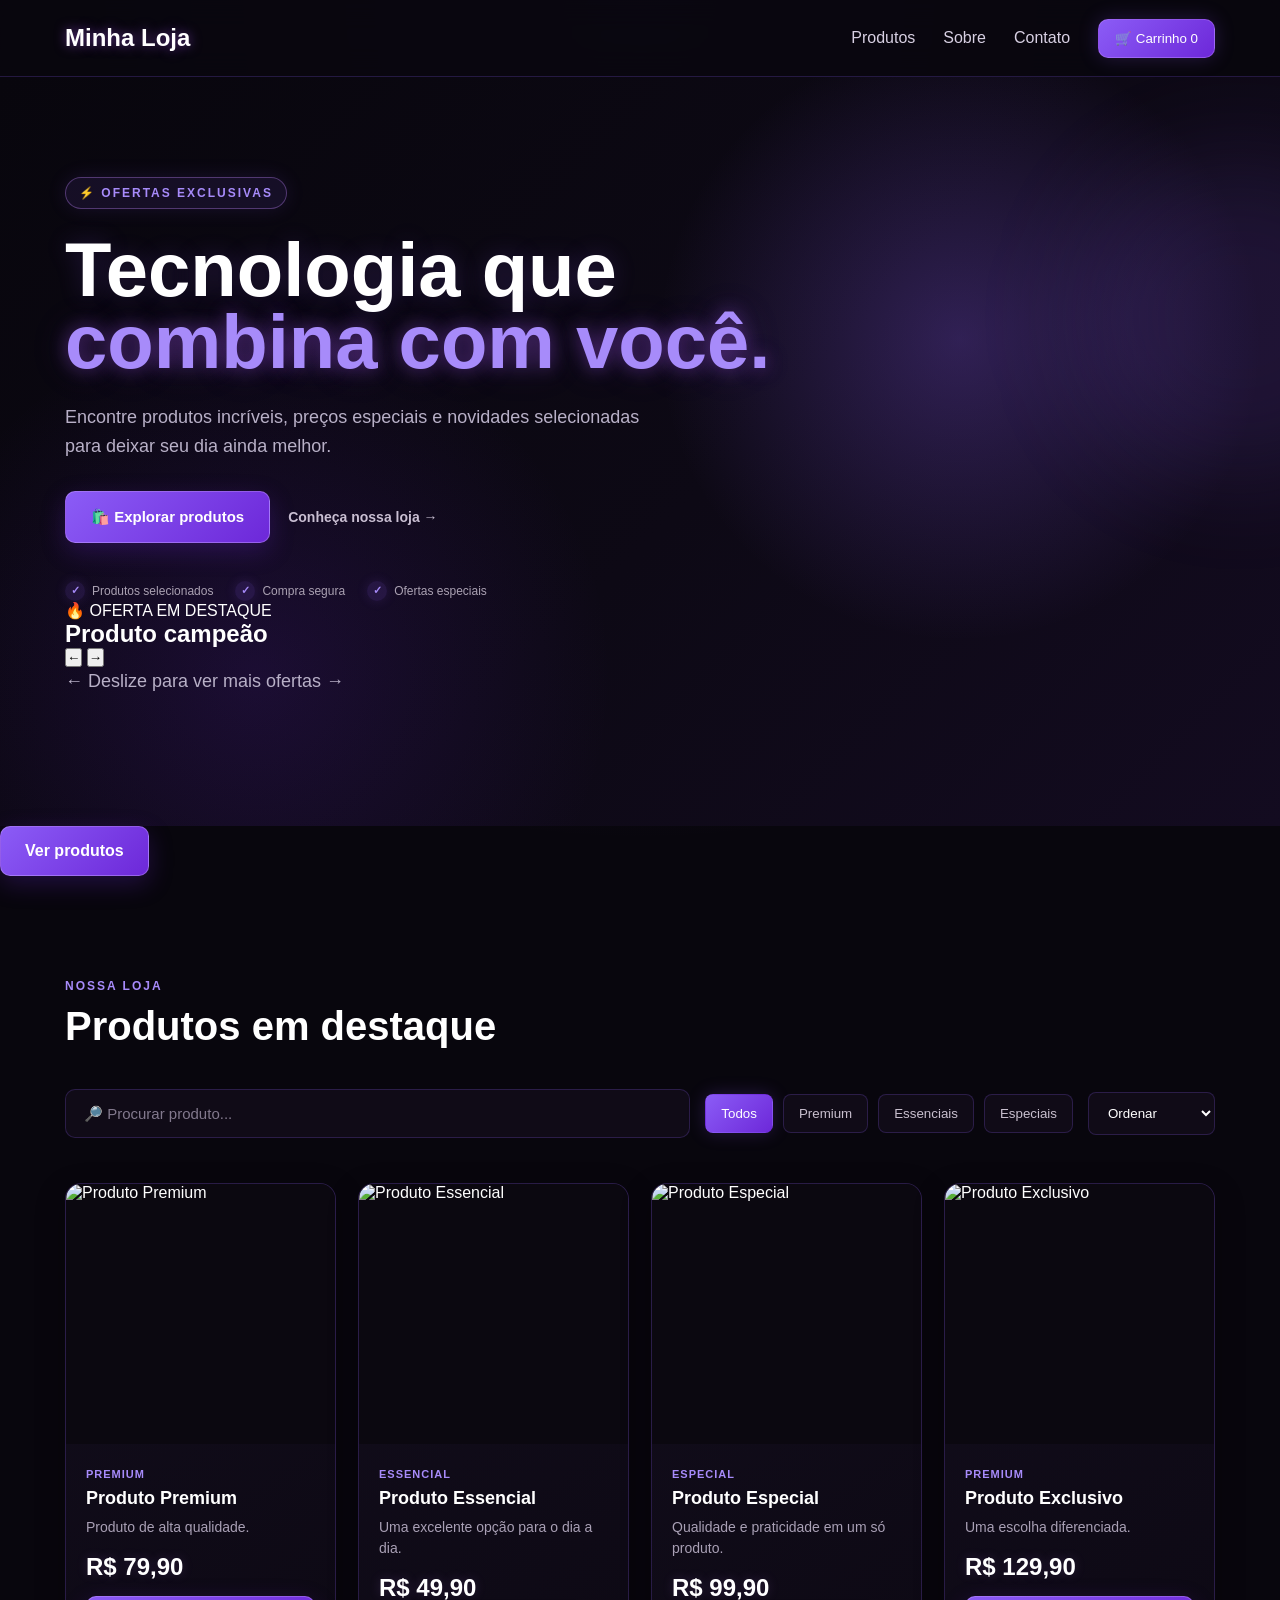
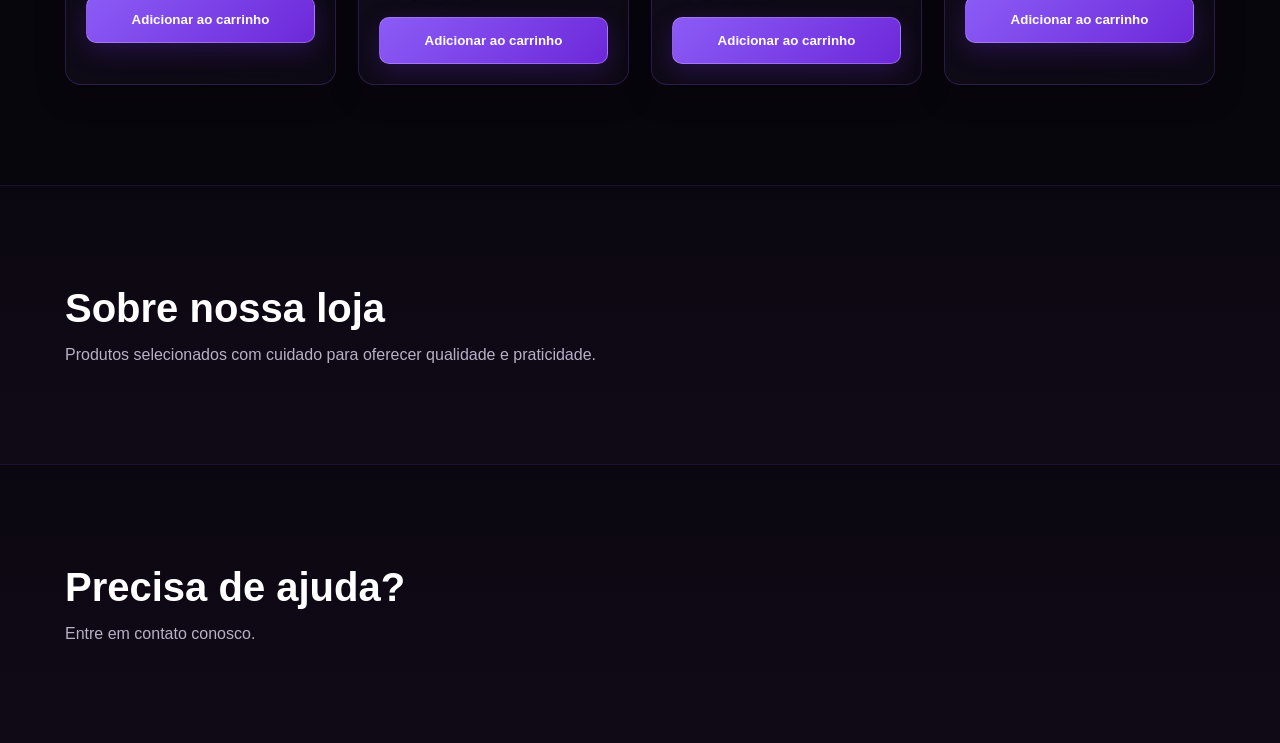
==== commit 85fd353c: "Add carousel for exclusive offers in hero section Added a carousel section for exclusive offers with" ====
--- a/index.html
+++ b/index.html
@@ -56,6 +56,7 @@
 
     <div class="container hero-content">
 
+        <!-- TEXTO DA HERO -->
         <div class="hero-text">
 
             <span class="hero-tag">
@@ -111,6 +112,71 @@
                 </div>
 
             </div>
+
+        </div>
+
+
+        <!-- CARROSSEL DE OFERTAS -->
+        <div class="hero-offers">
+
+            <div class="hero-offer-header">
+
+                <div>
+
+                    <span class="offer-small-title">
+                        🔥 OFERTA EM DESTAQUE
+                    </span>
+
+                    <h2>
+                        Produto campeão
+                    </h2>
+
+                </div>
+
+                <div class="offer-arrows">
+
+                    <button
+                        id="heroPrev"
+                        class="hero-arrow"
+                        type="button"
+                        aria-label="Oferta anterior"
+                    >
+                        ←
+                    </button>
+
+                    <button
+                        id="heroNext"
+                        class="hero-arrow"
+                        type="button"
+                        aria-label="Próxima oferta"
+                    >
+                        →
+                    </button>
+
+                </div>
+
+            </div>
+
+
+            <!-- ÁREA ONDE OS PRODUTOS APARECEM -->
+
+            <div
+                class="hero-carousel"
+                id="heroCarousel"
+            ></div>
+
+
+            <!-- BOLINHAS DO CARROSSEL -->
+
+            <div
+                class="hero-dots"
+                id="heroDots"
+            ></div>
+
+
+            <p class="hero-swipe-hint">
+                ← Deslize para ver mais ofertas →
+            </p>
 
         </div>
 
--- a/style.css
+++ b/style.css
@@ -2754,3 +2754,136 @@
 /* =========================================================
    FIM DO NOVO VISUAL
 ========================================================= */
+/* =========================================================
+   HERO PREMIUM
+========================================================= */
+
+.hero-highlight {
+    display: block;
+
+    color: var(--purple-light);
+
+    text-shadow:
+        0 0 18px rgba(168, 85, 247, 0.45),
+        0 0 40px rgba(139, 92, 246, 0.18);
+}
+
+.hero-actions {
+    display: flex;
+
+    align-items: center;
+
+    gap: 18px;
+
+    flex-wrap: wrap;
+
+    margin-top: 10px;
+}
+
+.hero-button {
+    padding: 16px 25px;
+
+    font-size: 15px;
+}
+
+.hero-secondary-button {
+    color: #c9bfd2;
+
+    text-decoration: none;
+
+    font-size: 14px;
+    font-weight: bold;
+
+    transition:
+        color 0.2s ease,
+        transform 0.2s ease;
+}
+
+.hero-secondary-button:hover {
+    color: var(--purple-light);
+
+    transform: translateX(3px);
+}
+
+.hero-benefits {
+    display: flex;
+
+    align-items: center;
+
+    gap: 22px;
+
+    flex-wrap: wrap;
+
+    margin-top: 38px;
+}
+
+.hero-benefit {
+    display: flex;
+
+    align-items: center;
+
+    gap: 7px;
+
+    color: #aaa1b2;
+
+    font-size: 12px;
+}
+
+.hero-benefit strong {
+    display: flex;
+
+    align-items: center;
+    justify-content: center;
+
+    width: 20px;
+    height: 20px;
+
+    border-radius: 50%;
+
+    background: rgba(139, 92, 246, 0.14);
+
+    color: var(--purple-light);
+
+    font-size: 11px;
+
+    box-shadow:
+        0 0 12px rgba(139, 92, 246, 0.15);
+}
+
+/* =========================
+   HERO MOBILE
+========================= */
+
+@media (max-width: 600px) {
+
+    .hero-actions {
+        align-items: stretch;
+
+        flex-direction: column;
+
+        gap: 12px;
+    }
+
+    .hero-button {
+        width: 100%;
+
+        text-align: center;
+    }
+
+    .hero-secondary-button {
+        text-align: center;
+
+        padding: 8px;
+    }
+
+    .hero-benefits {
+        display: grid;
+
+        grid-template-columns: 1fr;
+
+        gap: 12px;
+
+        margin-top: 30px;
+    }
+
+}
